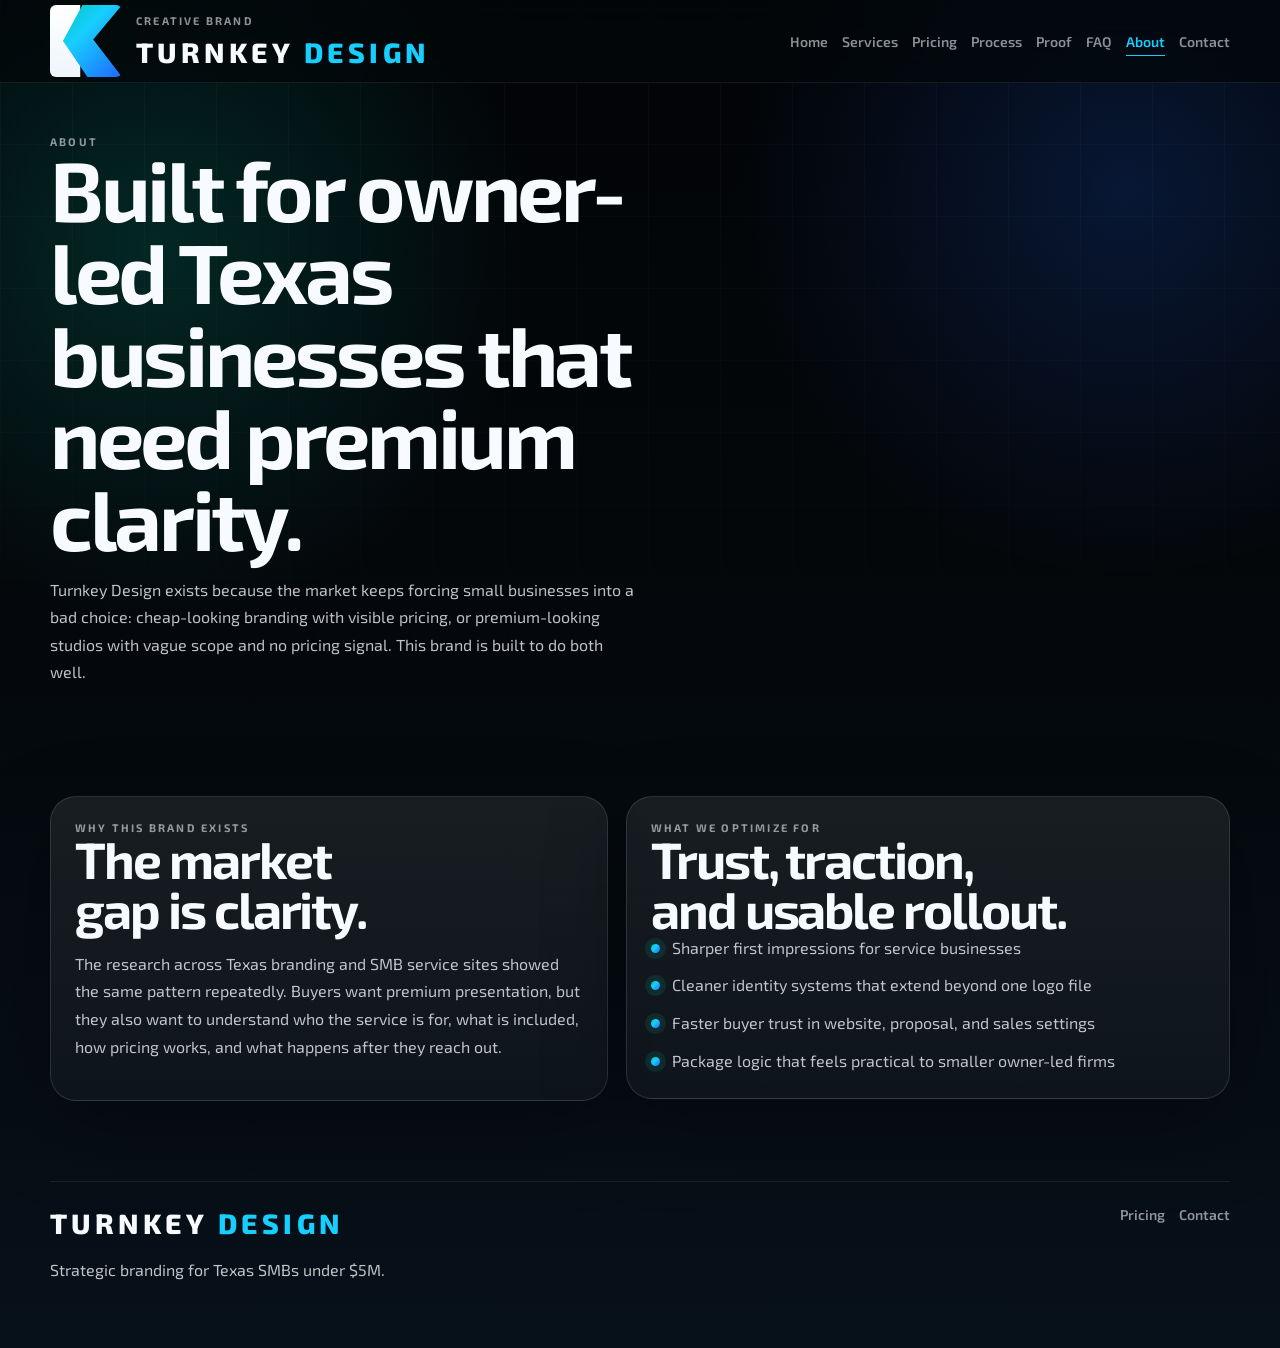
==== about.html @ 62722ea5 "Expand Turnkey Design into full research-informed site" ====
<!DOCTYPE html>
<html lang="en">
<head><meta charset="UTF-8"><meta name="viewport" content="width=device-width, initial-scale=1.0"><title>About Turnkey Design | Built for Texas SMBs</title><meta name="description" content="About Turnkey Design and the strategic positioning behind its Texas SMB branding offer."><link rel="preconnect" href="https://fonts.googleapis.com"><link rel="preconnect" href="https://fonts.gstatic.com" crossorigin><link href="https://fonts.googleapis.com/css2?family=Exo+2:wght@300;400;500;600;700;800;900&display=swap" rel="stylesheet"><link rel="stylesheet" href="./styles.css"></head>
<body><div class="page-grid" aria-hidden="true"></div><header class="topbar"><div class="shell topbar-inner"><a class="brand" href="./index.html"><span class="logo-mark"></span><span class="brand-copy"><span class="eyebrow">Creative Brand</span><span class="wordmark">Turnkey <span>Design</span></span></span></a><nav class="nav-links"><a href="./index.html">Home</a><a href="./services.html">Services</a><a href="./pricing.html">Pricing</a><a href="./process.html">Process</a><a href="./proof.html">Proof</a><a href="./faq.html">FAQ</a><a class="active" href="./about.html">About</a><a href="./contact.html">Contact</a></nav></div></header>
<main class="shell"><section class="hero hero-compact"><div class="page-intro"><div class="eyebrow">About</div><h1>Built for owner-led Texas businesses that need premium clarity.</h1><p>Turnkey Design exists because the market keeps forcing small businesses into a bad choice: cheap-looking branding with visible pricing, or premium-looking studios with vague scope and no pricing signal. This brand is built to do both well.</p></div></section><section class="section split"><article class="card"><div class="eyebrow">Why This Brand Exists</div><h2>The market gap is clarity.</h2><p>The research across Texas branding and SMB service sites showed the same pattern repeatedly. Buyers want premium presentation, but they also want to understand who the service is for, what is included, how pricing works, and what happens after they reach out.</p></article><article class="card"><div class="eyebrow">What We Optimize For</div><h2>Trust, traction, and usable rollout.</h2><ul class="check-list"><li>Sharper first impressions for service businesses</li><li>Cleaner identity systems that extend beyond one logo file</li><li>Faster buyer trust in website, proposal, and sales settings</li><li>Package logic that feels practical to smaller owner-led firms</li></ul></article></section></main>
<footer class="foot"><div class="shell foot-shell"><div><div class="wordmark">Turnkey <span>Design</span></div><p>Strategic branding for Texas SMBs under $5M.</p></div><div class="foot-links"><a href="./pricing.html">Pricing</a><a href="./contact.html">Contact</a></div></div></footer></body></html>
---- styles.css ----
:root {
  --bg: #04070a;
  --bg-soft: #0a1018;
  --surface: rgba(9, 16, 24, 0.84);
  --surface-strong: rgba(13, 21, 32, 0.94);
  --surface-tint: rgba(255, 255, 255, 0.06);
  --border: rgba(255, 255, 255, 0.12);
  --text: #f7fbff;
  --text-soft: rgba(247, 251, 255, 0.76);
  --text-muted: rgba(247, 251, 255, 0.56);
  --accent: #00c2ab;
  --accent-2: #17cfff;
  --accent-3: #1f68ff;
  --accent-rgb: 0, 194, 171;
  --gradient: linear-gradient(135deg, #00c2ab 0%, #17cfff 42%, #1f68ff 100%);
  --gradient-soft: linear-gradient(180deg, rgba(255, 255, 255, 0.08), rgba(255, 255, 255, 0.03));
  --shadow: 0 28px 80px rgba(0, 0, 0, 0.34);
  --radius-xl: 32px;
  --radius-lg: 24px;
  --radius-md: 18px;
  --shell: min(1180px, calc(100% - 32px));
}

*,
*::before,
*::after {
  box-sizing: border-box;
}

html {
  scroll-behavior: smooth;
}

body {
  margin: 0;
  font-family: "Exo 2", sans-serif;
  color: var(--text);
  background:
    radial-gradient(circle at 12% 18%, rgba(0, 194, 171, 0.18), transparent 24%),
    radial-gradient(circle at 88% 14%, rgba(31, 104, 255, 0.18), transparent 24%),
    linear-gradient(180deg, #020406 0%, #04070a 42%, #07111a 100%);
  overflow-x: hidden;
}

a {
  color: inherit;
  text-decoration: none;
}

button,
input,
select,
textarea {
  font: inherit;
}

img {
  display: block;
  max-width: 100%;
}

.page-grid {
  position: fixed;
  inset: 0;
  pointer-events: none;
  z-index: -2;
  background-image:
    linear-gradient(rgba(255, 255, 255, 0.04) 1px, transparent 1px),
    linear-gradient(90deg, rgba(255, 255, 255, 0.04) 1px, transparent 1px);
  background-size: 72px 72px;
  mask-image: linear-gradient(180deg, rgba(0, 0, 0, 0.78), transparent 92%);
}

.shell {
  width: var(--shell);
  margin: 0 auto;
}

.topbar {
  position: sticky;
  top: 0;
  z-index: 20;
  backdrop-filter: blur(20px);
  background: rgba(4, 7, 10, 0.72);
  border-bottom: 1px solid rgba(255, 255, 255, 0.08);
}

.topbar-inner,
.brand,
.nav-links,
.button-row,
.pill-row,
.proof-strip,
.foot-links,
.cta-row,
.pricing-summary {
  display: flex;
  align-items: center;
  gap: 14px;
  flex-wrap: wrap;
}

.topbar-inner {
  justify-content: space-between;
  min-height: 82px;
}

.brand-copy,
.section-heading,
.hero-copy,
.hero-panel,
.stack {
  display: grid;
  gap: 8px;
}

.eyebrow {
  font-size: 11px;
  font-weight: 700;
  letter-spacing: 0.2em;
  text-transform: uppercase;
  color: var(--text-muted);
}

.wordmark {
  font-size: 28px;
  font-weight: 800;
  letter-spacing: 0.16em;
  text-transform: uppercase;
}

.wordmark span,
.nav-links a.active,
.inline-link,
.price-range strong,
.estimate-output strong {
  color: var(--accent-2);
}

.logo-mark {
  width: 72px;
  height: 72px;
  position: relative;
  display: inline-block;
}

.logo-mark::before,
.logo-mark::after {
  content: "";
  position: absolute;
  inset: 0;
}

.logo-mark::before {
  clip-path: polygon(0 0, 42% 0, 42% 100%, 0 100%);
  background: linear-gradient(180deg, #ffffff, #eef5fb);
  border-radius: 6px;
}

.logo-mark::after {
  clip-path: polygon(45% 0, 100% 0, 60% 48%, 100% 100%, 52% 100%, 18% 50%);
  background: var(--gradient);
  border-radius: 6px;
}

.logo-mark.large {
  width: 118px;
  height: 118px;
}

.nav-links a,
.foot-links a {
  font-size: 14px;
  font-weight: 600;
  color: var(--text-muted);
  transition: color 0.22s ease;
}

.nav-links a:hover,
.foot-links a:hover {
  color: var(--text);
}

.nav-links a.active {
  text-decoration: underline;
  text-underline-offset: 8px;
}

.hero,
.section {
  padding: 52px 0 80px;
}

.hero {
  display: grid;
  grid-template-columns: minmax(0, 1.02fr) minmax(340px, 0.98fr);
  gap: 24px;
  align-items: center;
}

h1,
h2,
h3 {
  margin: 0;
  letter-spacing: -0.04em;
  line-height: 0.98;
  text-wrap: balance;
}

h1 {
  font-size: clamp(42px, 7vw, 84px);
  max-width: 11ch;
}

h2 {
  font-size: clamp(30px, 4vw, 54px);
  max-width: 13ch;
}

h3 {
  font-size: 24px;
}

p,
li {
  color: var(--text-soft);
  line-height: 1.72;
}

.btn {
  min-height: 48px;
  padding: 0 22px;
  border-radius: 999px;
  border: 1px solid transparent;
  display: inline-flex;
  align-items: center;
  justify-content: center;
  font-weight: 700;
  transition: transform 0.25s ease, box-shadow 0.25s ease, border-color 0.25s ease;
  cursor: pointer;
}

.btn:hover {
  transform: translateY(-2px);
}

.btn-primary {
  background: var(--gradient);
  color: #041016;
  box-shadow: 0 16px 40px rgba(16, 210, 255, 0.24);
}

.btn-secondary {
  background: rgba(255, 255, 255, 0.05);
  border-color: var(--border);
}

.pill {
  min-height: 36px;
  padding: 0 14px;
  border-radius: 999px;
  border: 1px solid var(--border);
  background: rgba(255, 255, 255, 0.04);
}

.card,
.metric,
.quote-card,
.faq-item,
.estimate-card {
  background: var(--gradient-soft);
  border: 1px solid var(--border);
  border-radius: 26px;
  box-shadow: var(--shadow);
}

.hero-panel,
.card,
.metric,
.quote-card,
.estimate-card {
  padding: 24px;
}

.hero-lockup {
  display: grid;
  grid-template-columns: auto 1fr;
  gap: 18px;
  align-items: center;
  margin-bottom: 18px;
}

.metric-grid,
.card-grid,
.quote-grid,
.proof-grid,
.faq-grid,
.service-grid {
  display: grid;
  grid-template-columns: repeat(3, minmax(0, 1fr));
  gap: 16px;
}

.proof-grid,
.faq-grid {
  grid-template-columns: repeat(2, minmax(0, 1fr));
}

.metric strong,
.price-range strong {
  display: block;
  font-size: 28px;
  margin: 10px 0;
}

.icon {
  width: 42px;
  height: 42px;
  border-radius: 14px;
  display: grid;
  place-items: center;
  background: rgba(0, 194, 171, 0.14);
  border: 1px solid rgba(0, 194, 171, 0.28);
  margin-bottom: 14px;
  font-weight: 800;
}

.split {
  display: grid;
  grid-template-columns: minmax(0, 0.96fr) minmax(0, 1.04fr);
  gap: 18px;
  align-items: start;
}

.list,
.check-list {
  margin: 0;
  padding-left: 18px;
  display: grid;
  gap: 10px;
}

.check-list {
  list-style: none;
  padding-left: 0;
}

.check-list li {
  display: grid;
  grid-template-columns: auto 1fr;
  gap: 12px;
  align-items: start;
}

.check-list li::before {
  content: "";
  width: 9px;
  height: 9px;
  border-radius: 50%;
  background: var(--gradient);
  margin-top: 10px;
  box-shadow: 0 0 0 6px rgba(0, 194, 171, 0.12);
}

.cta {
  justify-content: space-between;
}

.proof-strip {
  justify-content: space-between;
  border-top: 1px solid rgba(255, 255, 255, 0.08);
  padding-top: 18px;
  margin-top: 20px;
}

.quote-card.featured {
  border-color: rgba(23, 207, 255, 0.4);
  box-shadow: 0 24px 70px rgba(23, 207, 255, 0.12);
}

.quote-card .eyebrow {
  margin-bottom: 6px;
}

.price-range {
  display: grid;
  gap: 6px;
  margin: 18px 0;
}

.price-range small,
.estimate-output small {
  color: var(--text-muted);
}

.estimate-layout {
  display: grid;
  grid-template-columns: minmax(0, 0.96fr) minmax(320px, 0.84fr);
  gap: 18px;
  align-items: start;
}

.estimate-form {
  display: grid;
  gap: 18px;
}

.field-grid {
  display: grid;
  grid-template-columns: repeat(2, minmax(0, 1fr));
  gap: 14px;
}

.field,
.checkbox-group {
  display: grid;
  gap: 8px;
}

label {
  font-size: 13px;
  font-weight: 600;
  color: var(--text);
}

input,
select,
textarea {
  width: 100%;
  min-height: 48px;
  border-radius: 16px;
  border: 1px solid rgba(255, 255, 255, 0.14);
  background: rgba(255, 255, 255, 0.05);
  color: var(--text);
  padding: 12px 14px;
}

textarea {
  min-height: 120px;
  resize: vertical;
}

.checkbox-grid {
  display: grid;
  grid-template-columns: repeat(2, minmax(0, 1fr));
  gap: 10px;
}

.checkbox-pill {
  display: flex;
  align-items: center;
  gap: 10px;
  padding: 12px 14px;
  border-radius: 16px;
  border: 1px solid rgba(255, 255, 255, 0.12);
  background: rgba(255, 255, 255, 0.04);
}

.checkbox-pill input {
  width: auto;
  min-height: auto;
  margin: 0;
}

.estimate-output {
  display: grid;
  gap: 18px;
  position: sticky;
  top: 108px;
}

.estimate-figure {
  font-size: clamp(36px, 5vw, 52px);
  font-weight: 900;
  line-height: 0.94;
  color: var(--accent-2);
}

.estimate-note,
.contact-note {
  color: var(--text-muted);
  font-size: 14px;
}

.faq-item {
  padding: 0;
  overflow: hidden;
}

.faq-item summary {
  list-style: none;
  cursor: pointer;
  padding: 22px;
  font-weight: 700;
}

.faq-item summary::-webkit-details-marker {
  display: none;
}

.faq-item p {
  padding: 0 22px 22px;
  margin: 0;
}

.hero-compact {
  padding-bottom: 42px;
}

.page-intro {
  max-width: 66ch;
}

.contact-card {
  display: grid;
  gap: 14px;
}

.foot {
  padding: 0 0 48px;
}

.foot-shell {
  border-top: 1px solid rgba(255, 255, 255, 0.08);
  padding-top: 24px;
  display: flex;
  justify-content: space-between;
  gap: 20px;
  align-items: flex-start;
}

@media (max-width: 980px) {
  .hero,
  .split,
  .estimate-layout,
  .metric-grid,
  .card-grid,
  .quote-grid,
  .proof-grid,
  .faq-grid,
  .service-grid {
    grid-template-columns: 1fr;
  }

  .estimate-output,
  .topbar-inner,
  .cta,
  .foot-shell {
    position: static;
    flex-direction: column;
    align-items: stretch;
  }
}

@media (max-width: 720px) {
  :root {
    --shell: min(100% - 22px, 100% - 22px);
  }

  .hero,
  .section {
    padding: 28px 0 56px;
  }

  .topbar-inner {
    min-height: auto;
    padding: 14px 0;
  }

  .button-row,
  .pill-row,
  .nav-links,
  .pricing-summary {
    display: grid;
    grid-template-columns: 1fr;
  }

  .field-grid,
  .checkbox-grid {
    grid-template-columns: 1fr;
  }

  .btn {
    width: 100%;
  }

  h1 {
    font-size: clamp(34px, 12vw, 52px);
  }

  h2 {
    font-size: clamp(28px, 10vw, 40px);
  }
}
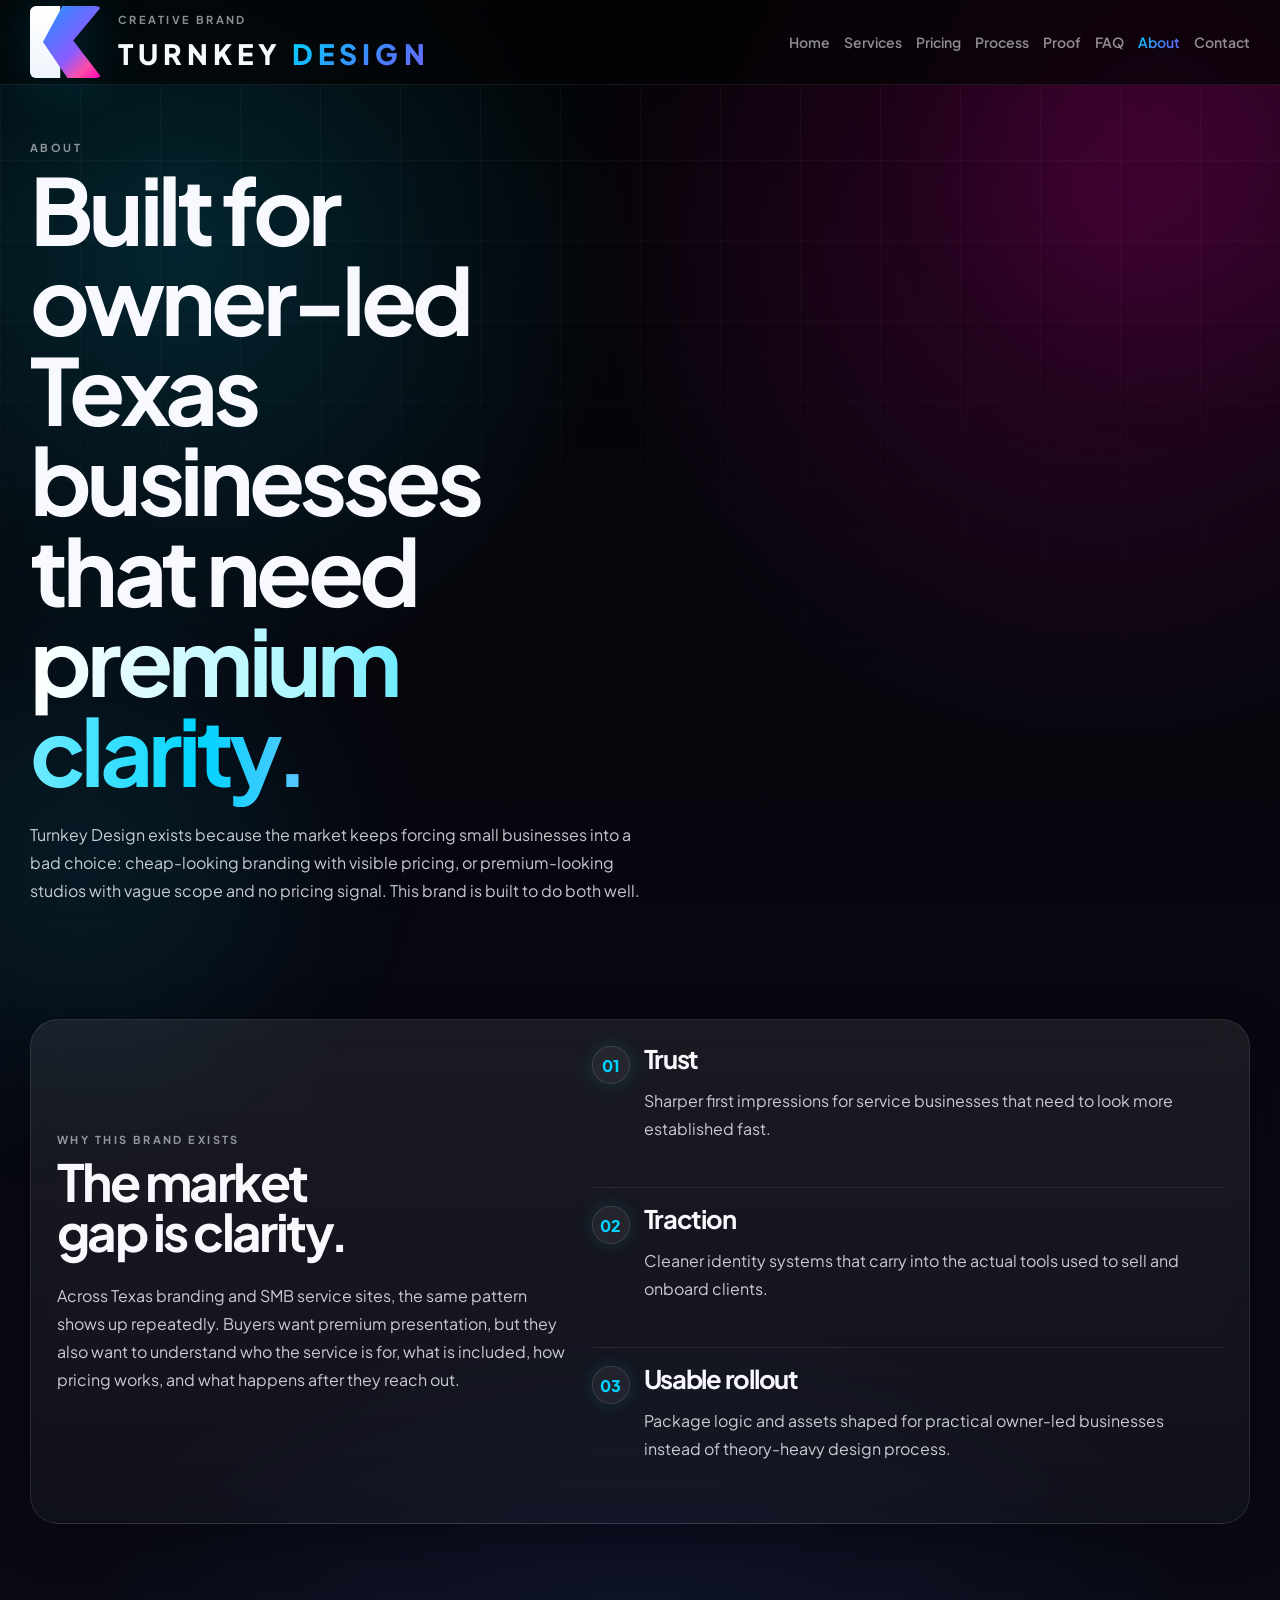
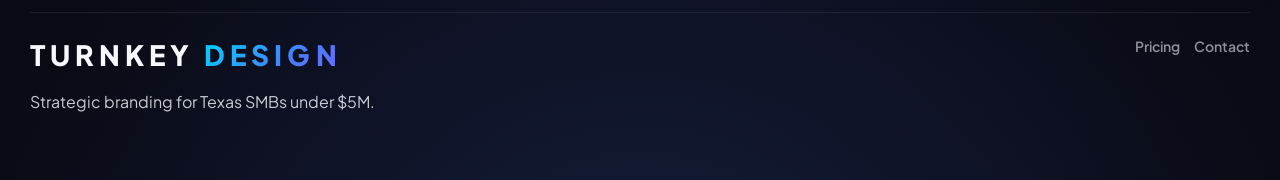
==== commit a8a84ffd: "Redesign site with animated Turnkey brand system" ====
--- a/about.html
+++ b/about.html
@@ -1,6 +1,94 @@
 <!DOCTYPE html>
 <html lang="en">
-<head><meta charset="UTF-8"><meta name="viewport" content="width=device-width, initial-scale=1.0"><title>About Turnkey Design | Built for Texas SMBs</title><meta name="description" content="About Turnkey Design and the strategic positioning behind its Texas SMB branding offer."><link rel="preconnect" href="https://fonts.googleapis.com"><link rel="preconnect" href="https://fonts.gstatic.com" crossorigin><link href="https://fonts.googleapis.com/css2?family=Exo+2:wght@300;400;500;600;700;800;900&display=swap" rel="stylesheet"><link rel="stylesheet" href="./styles.css"></head>
-<body><div class="page-grid" aria-hidden="true"></div><header class="topbar"><div class="shell topbar-inner"><a class="brand" href="./index.html"><span class="logo-mark"></span><span class="brand-copy"><span class="eyebrow">Creative Brand</span><span class="wordmark">Turnkey <span>Design</span></span></span></a><nav class="nav-links"><a href="./index.html">Home</a><a href="./services.html">Services</a><a href="./pricing.html">Pricing</a><a href="./process.html">Process</a><a href="./proof.html">Proof</a><a href="./faq.html">FAQ</a><a class="active" href="./about.html">About</a><a href="./contact.html">Contact</a></nav></div></header>
-<main class="shell"><section class="hero hero-compact"><div class="page-intro"><div class="eyebrow">About</div><h1>Built for owner-led Texas businesses that need premium clarity.</h1><p>Turnkey Design exists because the market keeps forcing small businesses into a bad choice: cheap-looking branding with visible pricing, or premium-looking studios with vague scope and no pricing signal. This brand is built to do both well.</p></div></section><section class="section split"><article class="card"><div class="eyebrow">Why This Brand Exists</div><h2>The market gap is clarity.</h2><p>The research across Texas branding and SMB service sites showed the same pattern repeatedly. Buyers want premium presentation, but they also want to understand who the service is for, what is included, how pricing works, and what happens after they reach out.</p></article><article class="card"><div class="eyebrow">What We Optimize For</div><h2>Trust, traction, and usable rollout.</h2><ul class="check-list"><li>Sharper first impressions for service businesses</li><li>Cleaner identity systems that extend beyond one logo file</li><li>Faster buyer trust in website, proposal, and sales settings</li><li>Package logic that feels practical to smaller owner-led firms</li></ul></article></section></main>
-<footer class="foot"><div class="shell foot-shell"><div><div class="wordmark">Turnkey <span>Design</span></div><p>Strategic branding for Texas SMBs under $5M.</p></div><div class="foot-links"><a href="./pricing.html">Pricing</a><a href="./contact.html">Contact</a></div></div></footer></body></html>
+<head>
+  <meta charset="UTF-8">
+  <meta name="viewport" content="width=device-width, initial-scale=1.0">
+  <title>About Turnkey Design | Built for Texas SMBs</title>
+  <meta name="description" content="About Turnkey Design and the strategic positioning behind its Texas SMB branding offer.">
+  <link rel="preconnect" href="https://fonts.googleapis.com">
+  <link rel="preconnect" href="https://fonts.gstatic.com" crossorigin>
+  <link href="https://fonts.googleapis.com/css2?family=Plus+Jakarta+Sans:wght@300;400;500;600;700;800&display=swap" rel="stylesheet">
+  <link rel="stylesheet" href="./styles.css">
+</head>
+<body>
+  <div class="page-grid" aria-hidden="true"></div>
+  <header class="topbar">
+    <div class="shell topbar-inner">
+      <a class="brand" href="./index.html">
+        <span class="logo-mark" aria-hidden="true"></span>
+        <span class="brand-copy">
+          <span class="eyebrow">Creative Brand</span>
+          <span class="wordmark">Turnkey <span>Design</span></span>
+        </span>
+      </a>
+      <nav class="nav-links">
+        <a href="./index.html">Home</a>
+        <a href="./services.html">Services</a>
+        <a href="./pricing.html">Pricing</a>
+        <a href="./process.html">Process</a>
+        <a href="./proof.html">Proof</a>
+        <a href="./faq.html">FAQ</a>
+        <a class="active" href="./about.html">About</a>
+        <a href="./contact.html">Contact</a>
+      </nav>
+    </div>
+  </header>
+
+  <main class="shell">
+    <section class="hero hero-compact">
+      <div class="page-intro" data-reveal>
+        <div class="eyebrow">About</div>
+        <h1>Built for owner-led Texas businesses that need <span>premium clarity.</span></h1>
+        <p>Turnkey Design exists because the market keeps forcing small businesses into a bad choice: cheap-looking branding with visible pricing, or premium-looking studios with vague scope and no pricing signal. This brand is built to do both well.</p>
+      </div>
+    </section>
+
+    <section class="section">
+      <div class="feature-band interactive-surface" data-reveal>
+        <div class="content-stack">
+          <div class="eyebrow">Why This Brand Exists</div>
+          <h2>The market gap is clarity.</h2>
+          <p>Across Texas branding and SMB service sites, the same pattern shows up repeatedly. Buyers want premium presentation, but they also want to understand who the service is for, what is included, how pricing works, and what happens after they reach out.</p>
+        </div>
+        <div class="detail-stack">
+          <div class="proof-row">
+            <div class="rail-marker">01</div>
+            <div>
+              <h3>Trust</h3>
+              <p>Sharper first impressions for service businesses that need to look more established fast.</p>
+            </div>
+          </div>
+          <div class="proof-row">
+            <div class="rail-marker">02</div>
+            <div>
+              <h3>Traction</h3>
+              <p>Cleaner identity systems that carry into the actual tools used to sell and onboard clients.</p>
+            </div>
+          </div>
+          <div class="proof-row">
+            <div class="rail-marker">03</div>
+            <div>
+              <h3>Usable rollout</h3>
+              <p>Package logic and assets shaped for practical owner-led businesses instead of theory-heavy design process.</p>
+            </div>
+          </div>
+        </div>
+      </div>
+    </section>
+  </main>
+
+  <footer class="foot">
+    <div class="shell foot-shell">
+      <div>
+        <div class="wordmark">Turnkey <span>Design</span></div>
+        <p>Strategic branding for Texas SMBs under $5M.</p>
+      </div>
+      <div class="foot-links">
+        <a href="./pricing.html">Pricing</a>
+        <a href="./contact.html">Contact</a>
+      </div>
+    </div>
+  </footer>
+  <script src="./app.js"></script>
+</body>
+</html>
--- a/styles.css
+++ b/styles.css
@@ -1,24 +1,30 @@
 :root {
-  --bg: #04070a;
-  --bg-soft: #0a1018;
-  --surface: rgba(9, 16, 24, 0.84);
-  --surface-strong: rgba(13, 21, 32, 0.94);
-  --surface-tint: rgba(255, 255, 255, 0.06);
-  --border: rgba(255, 255, 255, 0.12);
-  --text: #f7fbff;
-  --text-soft: rgba(247, 251, 255, 0.76);
-  --text-muted: rgba(247, 251, 255, 0.56);
-  --accent: #00c2ab;
-  --accent-2: #17cfff;
-  --accent-3: #1f68ff;
-  --accent-rgb: 0, 194, 171;
-  --gradient: linear-gradient(135deg, #00c2ab 0%, #17cfff 42%, #1f68ff 100%);
-  --gradient-soft: linear-gradient(180deg, rgba(255, 255, 255, 0.08), rgba(255, 255, 255, 0.03));
-  --shadow: 0 28px 80px rgba(0, 0, 0, 0.34);
-  --radius-xl: 32px;
+  --bg: #030305;
+  --bg-deep: #070811;
+  --bg-soft: #10111c;
+  --panel: rgba(14, 15, 27, 0.78);
+  --panel-strong: rgba(18, 20, 36, 0.92);
+  --panel-muted: rgba(255, 255, 255, 0.04);
+  --line: rgba(255, 255, 255, 0.1);
+  --line-strong: rgba(255, 255, 255, 0.18);
+  --text: #f8f9ff;
+  --text-soft: rgba(248, 249, 255, 0.8);
+  --text-muted: rgba(248, 249, 255, 0.56);
+  --white: #ffffff;
+  --cyan: #00d4ff;
+  --blue: #4a7bff;
+  --violet: #8b5cff;
+  --pink-soft: #ff4da6;
+  --pink: #ff00b8;
+  --shadow: 0 22px 70px rgba(0, 0, 0, 0.42);
+  --shadow-soft: 0 16px 48px rgba(2, 4, 12, 0.34);
+  --radius-xl: 34px;
   --radius-lg: 24px;
   --radius-md: 18px;
-  --shell: min(1180px, calc(100% - 32px));
+  --shell: min(1220px, calc(100% - 40px));
+  --header-gradient: linear-gradient(90deg, var(--white) 0%, #a9f6ff 20%, var(--cyan) 38%, #f0b0ff 58%, var(--pink-soft) 78%, var(--white) 100%);
+  --brand-gradient: linear-gradient(135deg, var(--cyan) 0%, var(--blue) 30%, var(--violet) 62%, var(--pink-soft) 82%, var(--pink) 100%);
+  --panel-gradient: linear-gradient(180deg, rgba(255, 255, 255, 0.1) 0%, rgba(255, 255, 255, 0.03) 100%);
 }
 
 *,
@@ -33,13 +39,43 @@
 
 body {
   margin: 0;
-  font-family: "Exo 2", sans-serif;
+  min-height: 100vh;
+  font-family: "Plus Jakarta Sans", sans-serif;
   color: var(--text);
   background:
-    radial-gradient(circle at 12% 18%, rgba(0, 194, 171, 0.18), transparent 24%),
-    radial-gradient(circle at 88% 14%, rgba(31, 104, 255, 0.18), transparent 24%),
-    linear-gradient(180deg, #020406 0%, #04070a 42%, #07111a 100%);
+    radial-gradient(circle at 14% 14%, rgba(0, 212, 255, 0.16), transparent 24%),
+    radial-gradient(circle at 86% 12%, rgba(255, 0, 184, 0.18), transparent 28%),
+    radial-gradient(circle at 50% 110%, rgba(74, 123, 255, 0.16), transparent 32%),
+    linear-gradient(180deg, #020204 0%, #06060d 38%, #0a0b16 100%);
   overflow-x: hidden;
+}
+
+body::before,
+body::after {
+  content: "";
+  position: fixed;
+  inset: auto;
+  pointer-events: none;
+  z-index: -3;
+  border-radius: 999px;
+  filter: blur(90px);
+  opacity: 0.45;
+}
+
+body::before {
+  width: 28rem;
+  height: 28rem;
+  top: -8rem;
+  right: -10rem;
+  background: rgba(255, 0, 184, 0.22);
+}
+
+body::after {
+  width: 26rem;
+  height: 26rem;
+  bottom: -10rem;
+  left: -8rem;
+  background: rgba(0, 212, 255, 0.2);
 }
 
 a {
@@ -65,10 +101,10 @@
   pointer-events: none;
   z-index: -2;
   background-image:
-    linear-gradient(rgba(255, 255, 255, 0.04) 1px, transparent 1px),
-    linear-gradient(90deg, rgba(255, 255, 255, 0.04) 1px, transparent 1px);
-  background-size: 72px 72px;
-  mask-image: linear-gradient(180deg, rgba(0, 0, 0, 0.78), transparent 92%);
+    linear-gradient(rgba(255, 255, 255, 0.045) 1px, transparent 1px),
+    linear-gradient(90deg, rgba(255, 255, 255, 0.045) 1px, transparent 1px);
+  background-size: 80px 80px;
+  mask-image: linear-gradient(180deg, rgba(0, 0, 0, 0.92), transparent 94%);
 }
 
 .shell {
@@ -79,9 +115,9 @@
 .topbar {
   position: sticky;
   top: 0;
-  z-index: 20;
-  backdrop-filter: blur(20px);
-  background: rgba(4, 7, 10, 0.72);
+  z-index: 30;
+  backdrop-filter: blur(18px);
+  background: rgba(3, 3, 5, 0.72);
   border-bottom: 1px solid rgba(255, 255, 255, 0.08);
 }
 
@@ -90,10 +126,11 @@
 .nav-links,
 .button-row,
 .pill-row,
-.proof-strip,
+.stat-strip,
 .foot-links,
 .cta-row,
-.pricing-summary {
+.pricing-summary,
+.hero-badges {
   display: flex;
   align-items: center;
   gap: 14px;
@@ -102,22 +139,28 @@
 
 .topbar-inner {
   justify-content: space-between;
-  min-height: 82px;
+  min-height: 84px;
+}
+
+.brand {
+  gap: 16px;
 }
 
 .brand-copy,
 .section-heading,
 .hero-copy,
-.hero-panel,
-.stack {
-  display: grid;
-  gap: 8px;
+.stack,
+.page-intro,
+.content-stack,
+.detail-stack {
+  display: grid;
+  gap: 10px;
 }
 
 .eyebrow {
   font-size: 11px;
   font-weight: 700;
-  letter-spacing: 0.2em;
+  letter-spacing: 0.22em;
   text-transform: uppercase;
   color: var(--text-muted);
 }
@@ -125,16 +168,33 @@
 .wordmark {
   font-size: 28px;
   font-weight: 800;
-  letter-spacing: 0.16em;
+  letter-spacing: 0.18em;
   text-transform: uppercase;
 }
 
 .wordmark span,
+.inline-link,
 .nav-links a.active,
-.inline-link,
 .price-range strong,
-.estimate-output strong {
-  color: var(--accent-2);
+.estimate-output strong,
+.text-gradient {
+  background: var(--brand-gradient);
+  background-size: 220% 220%;
+  -webkit-background-clip: text;
+  background-clip: text;
+  color: transparent;
+}
+
+.shimmer-text,
+.section-heading h2 span,
+h1 span,
+h2 span {
+  background: var(--header-gradient);
+  background-size: 220% auto;
+  -webkit-background-clip: text;
+  background-clip: text;
+  color: transparent;
+  animation: shimmer 8s linear infinite;
 }
 
 .logo-mark {
@@ -142,6 +202,7 @@
   height: 72px;
   position: relative;
   display: inline-block;
+  filter: drop-shadow(0 0 28px rgba(0, 212, 255, 0.18));
 }
 
 .logo-mark::before,
@@ -159,13 +220,13 @@
 
 .logo-mark::after {
   clip-path: polygon(45% 0, 100% 0, 60% 48%, 100% 100%, 52% 100%, 18% 50%);
-  background: var(--gradient);
+  background: var(--brand-gradient);
   border-radius: 6px;
 }
 
 .logo-mark.large {
-  width: 118px;
-  height: 118px;
+  width: 132px;
+  height: 132px;
 }
 
 .nav-links a,
@@ -173,12 +234,13 @@
   font-size: 14px;
   font-weight: 600;
   color: var(--text-muted);
-  transition: color 0.22s ease;
+  transition: color 0.22s ease, transform 0.22s ease;
 }
 
 .nav-links a:hover,
 .foot-links a:hover {
   color: var(--text);
+  transform: translateY(-1px);
 }
 
 .nav-links a.active {
@@ -188,47 +250,87 @@
 
 .hero,
 .section {
-  padding: 52px 0 80px;
+  padding: 56px 0 88px;
 }
 
 .hero {
   display: grid;
-  grid-template-columns: minmax(0, 1.02fr) minmax(340px, 0.98fr);
-  gap: 24px;
+  grid-template-columns: minmax(0, 1fr) minmax(360px, 0.95fr);
+  gap: 30px;
   align-items: center;
+  min-height: calc(100vh - 110px);
+}
+
+.hero-compact {
+  min-height: auto;
+  padding-bottom: 42px;
+}
+
+.hero-copy {
+  gap: 18px;
+  position: relative;
+  z-index: 1;
+}
+
+.hero-copy p,
+.page-intro p,
+.section-heading p {
+  max-width: 70ch;
+}
+
+.hero-kicker {
+  display: inline-flex;
+  align-items: center;
+  gap: 10px;
+  width: fit-content;
+  padding: 10px 16px;
+  border-radius: 999px;
+  border: 1px solid rgba(255, 255, 255, 0.12);
+  background: rgba(255, 255, 255, 0.05);
+  box-shadow: inset 0 1px 0 rgba(255, 255, 255, 0.08);
+}
+
+.hero-kicker::before {
+  content: "";
+  width: 9px;
+  height: 9px;
+  border-radius: 50%;
+  background: var(--brand-gradient);
+  box-shadow: 0 0 18px rgba(0, 212, 255, 0.8);
 }
 
 h1,
 h2,
 h3 {
   margin: 0;
-  letter-spacing: -0.04em;
+  letter-spacing: -0.05em;
   line-height: 0.98;
   text-wrap: balance;
 }
 
 h1 {
-  font-size: clamp(42px, 7vw, 84px);
-  max-width: 11ch;
+  font-size: clamp(44px, 7.8vw, 92px);
+  max-width: 10ch;
 }
 
 h2 {
-  font-size: clamp(30px, 4vw, 54px);
+  font-size: clamp(32px, 4vw, 58px);
   max-width: 13ch;
 }
 
 h3 {
-  font-size: 24px;
+  font-size: clamp(20px, 2vw, 28px);
 }
 
 p,
-li {
+li,
+summary {
   color: var(--text-soft);
-  line-height: 1.72;
+  line-height: 1.75;
 }
 
 .btn {
-  min-height: 48px;
+  min-height: 50px;
   padding: 0 22px;
   border-radius: 999px;
   border: 1px solid transparent;
@@ -236,50 +338,238 @@
   align-items: center;
   justify-content: center;
   font-weight: 700;
-  transition: transform 0.25s ease, box-shadow 0.25s ease, border-color 0.25s ease;
+  transition: transform 0.25s ease, box-shadow 0.25s ease, border-color 0.25s ease, background 0.25s ease;
   cursor: pointer;
 }
 
 .btn:hover {
-  transform: translateY(-2px);
+  transform: translateY(-2px) scale(1.01);
 }
 
 .btn-primary {
-  background: var(--gradient);
-  color: #041016;
-  box-shadow: 0 16px 40px rgba(16, 210, 255, 0.24);
+  color: #070711;
+  background: var(--brand-gradient);
+  box-shadow: 0 18px 42px rgba(82, 66, 255, 0.28);
 }
 
 .btn-secondary {
+  color: var(--text);
   background: rgba(255, 255, 255, 0.05);
-  border-color: var(--border);
-}
-
-.pill {
-  min-height: 36px;
-  padding: 0 14px;
+  border-color: rgba(255, 255, 255, 0.14);
+  box-shadow: inset 0 1px 0 rgba(255, 255, 255, 0.08);
+}
+
+.btn-secondary:hover {
+  border-color: rgba(255, 255, 255, 0.22);
+  background: rgba(255, 255, 255, 0.08);
+}
+
+.pill,
+.hero-badge {
+  min-height: 38px;
+  padding: 0 16px;
   border-radius: 999px;
-  border: 1px solid var(--border);
+  border: 1px solid rgba(255, 255, 255, 0.12);
   background: rgba(255, 255, 255, 0.04);
-}
-
+  box-shadow: inset 0 1px 0 rgba(255, 255, 255, 0.06);
+}
+
+.hero-badge {
+  display: inline-flex;
+  align-items: center;
+  gap: 10px;
+}
+
+.hero-badge::before {
+  content: "↗";
+  color: var(--cyan);
+  font-weight: 700;
+}
+
+.panel,
 .card,
 .metric,
 .quote-card,
 .faq-item,
-.estimate-card {
-  background: var(--gradient-soft);
-  border: 1px solid var(--border);
-  border-radius: 26px;
-  box-shadow: var(--shadow);
-}
-
+.estimate-card,
 .hero-panel,
+.feature-band,
+.timeline-step,
+.info-band,
+.proof-lane,
+.process-band {
+  position: relative;
+  overflow: hidden;
+  border: 1px solid var(--line);
+  background: linear-gradient(180deg, rgba(255, 255, 255, 0.08) 0%, rgba(255, 255, 255, 0.03) 100%);
+  box-shadow: var(--shadow-soft);
+  backdrop-filter: blur(18px);
+}
+
+.interactive-surface::before {
+  content: "";
+  position: absolute;
+  inset: -30%;
+  background: radial-gradient(circle at var(--mx, 50%) var(--my, 50%), rgba(255, 255, 255, 0.14), rgba(255, 255, 255, 0) 38%);
+  opacity: 0;
+  transition: opacity 0.35s ease;
+  pointer-events: none;
+}
+
+.interactive-surface:hover::before {
+  opacity: 1;
+}
+
 .card,
 .metric,
 .quote-card,
-.estimate-card {
-  padding: 24px;
+.estimate-card,
+.hero-panel,
+.feature-band,
+.timeline-step,
+.info-band,
+.proof-lane,
+.process-band {
+  border-radius: 28px;
+}
+
+.card,
+.metric,
+.quote-card,
+.estimate-card,
+.hero-panel,
+.feature-band,
+.info-band,
+.proof-lane,
+.process-band {
+  padding: 26px;
+}
+
+.hero-panel {
+  min-height: 580px;
+  display: grid;
+  align-content: end;
+  gap: 24px;
+  background:
+    linear-gradient(180deg, rgba(7, 8, 17, 0.22) 0%, rgba(8, 10, 20, 0.78) 55%, rgba(10, 11, 23, 0.94) 100%);
+}
+
+.hero-panel::after,
+.page-home .hero::after {
+  content: "";
+  position: absolute;
+  inset: auto;
+  pointer-events: none;
+}
+
+.page-home .hero {
+  position: relative;
+}
+
+.page-home .hero::after {
+  right: -10%;
+  bottom: 2%;
+  width: 54%;
+  height: 46%;
+  background:
+    radial-gradient(circle at 8% 82%, rgba(0, 212, 255, 0.32), transparent 26%),
+    radial-gradient(circle at 86% 18%, rgba(255, 0, 184, 0.32), transparent 32%);
+  filter: blur(42px);
+  z-index: 0;
+  opacity: 0.9;
+}
+
+.hero-energy {
+  position: absolute;
+  inset: 0;
+  overflow: hidden;
+  border-radius: inherit;
+}
+
+.energy-wave,
+.energy-arrow,
+.energy-ring,
+.energy-dust {
+  position: absolute;
+  pointer-events: none;
+}
+
+.energy-wave {
+  left: -18%;
+  right: -12%;
+  height: 180px;
+  border-radius: 999px;
+  filter: blur(1px);
+  opacity: 0.95;
+  transform-origin: center;
+}
+
+.energy-wave.wave-cyan {
+  bottom: 18%;
+  background: linear-gradient(90deg, rgba(0, 212, 255, 0) 0%, rgba(0, 212, 255, 0.9) 28%, rgba(125, 236, 255, 0.9) 52%, rgba(0, 212, 255, 0) 100%);
+  clip-path: polygon(0 61%, 12% 54%, 24% 63%, 35% 74%, 48% 70%, 61% 54%, 73% 48%, 84% 58%, 100% 72%, 100% 100%, 0 100%);
+  animation: waveFloat 14s ease-in-out infinite;
+}
+
+.energy-wave.wave-pink {
+  top: 16%;
+  left: 30%;
+  right: -20%;
+  background: linear-gradient(90deg, rgba(255, 0, 184, 0) 0%, rgba(255, 77, 166, 0.82) 24%, rgba(255, 0, 184, 1) 56%, rgba(255, 0, 184, 0.08) 100%);
+  clip-path: polygon(0 84%, 18% 70%, 34% 45%, 52% 18%, 71% 0, 84% 18%, 100% 50%, 100% 100%, 0 100%);
+  transform: rotate(8deg);
+  animation: waveRise 16s ease-in-out infinite;
+}
+
+.energy-ring {
+  width: 260px;
+  height: 260px;
+  right: 8%;
+  top: 12%;
+  border-radius: 50%;
+  border: 1px solid rgba(255, 255, 255, 0.12);
+  box-shadow:
+    0 0 0 20px rgba(255, 255, 255, 0.02),
+    0 0 0 50px rgba(255, 255, 255, 0.015);
+  opacity: 0.55;
+  animation: pulseRing 10s ease-in-out infinite;
+}
+
+.energy-arrow {
+  width: 150px;
+  height: 24px;
+  background: linear-gradient(90deg, rgba(0, 212, 255, 0), rgba(0, 212, 255, 0.9), rgba(255, 0, 184, 0.86));
+  clip-path: polygon(0 40%, 72% 40%, 72% 0, 100% 50%, 72% 100%, 72% 60%, 0 60%);
+  filter: drop-shadow(0 0 18px rgba(0, 212, 255, 0.4));
+}
+
+.energy-arrow.arrow-one {
+  bottom: 30%;
+  right: 10%;
+  transform: rotate(-16deg);
+  animation: arrowDrift 12s ease-in-out infinite;
+}
+
+.energy-arrow.arrow-two {
+  top: 22%;
+  left: 12%;
+  width: 110px;
+  transform: rotate(14deg);
+  opacity: 0.78;
+  animation: arrowDrift 15s ease-in-out infinite reverse;
+}
+
+.energy-dust {
+  inset: 0;
+  background:
+    radial-gradient(circle at 16% 62%, rgba(0, 212, 255, 0.95) 0 1px, transparent 2px),
+    radial-gradient(circle at 28% 68%, rgba(0, 212, 255, 0.8) 0 1px, transparent 2px),
+    radial-gradient(circle at 66% 40%, rgba(255, 77, 166, 0.95) 0 1px, transparent 2px),
+    radial-gradient(circle at 76% 32%, rgba(255, 0, 184, 0.8) 0 1px, transparent 2px),
+    radial-gradient(circle at 82% 24%, rgba(255, 255, 255, 0.95) 0 1px, transparent 2px),
+    radial-gradient(circle at 58% 72%, rgba(255, 255, 255, 0.78) 0 1px, transparent 2px);
+  opacity: 0.7;
+  animation: dustShift 18s linear infinite;
 }
 
 .hero-lockup {
@@ -287,7 +577,42 @@
   grid-template-columns: auto 1fr;
   gap: 18px;
   align-items: center;
-  margin-bottom: 18px;
+}
+
+.hero-stage {
+  position: relative;
+  min-height: 360px;
+  border-radius: 24px;
+  overflow: hidden;
+  border: 1px solid rgba(255, 255, 255, 0.08);
+  background: linear-gradient(180deg, rgba(255, 255, 255, 0.04), rgba(255, 255, 255, 0.02));
+}
+
+.hero-stage-copy {
+  position: relative;
+  z-index: 1;
+  padding: 24px;
+  max-width: 20rem;
+}
+
+.stat-strip {
+  justify-content: space-between;
+  padding-top: 6px;
+}
+
+.stat-chip {
+  min-width: 168px;
+  padding: 14px 16px;
+  border-radius: 20px;
+  background: rgba(255, 255, 255, 0.045);
+  border: 1px solid rgba(255, 255, 255, 0.08);
+}
+
+.stat-chip strong {
+  display: block;
+  font-size: 22px;
+  font-weight: 800;
+  margin-bottom: 6px;
 }
 
 .metric-grid,
@@ -295,41 +620,134 @@
 .quote-grid,
 .proof-grid,
 .faq-grid,
-.service-grid {
-  display: grid;
+.service-grid,
+.story-grid,
+.feature-grid,
+.contact-grid,
+.process-grid {
+  display: grid;
+  gap: 18px;
+}
+
+.metric-grid,
+.card-grid,
+.quote-grid,
+.service-grid,
+.story-grid,
+.feature-grid {
   grid-template-columns: repeat(3, minmax(0, 1fr));
-  gap: 16px;
 }
 
 .proof-grid,
-.faq-grid {
+.faq-grid,
+.contact-grid {
   grid-template-columns: repeat(2, minmax(0, 1fr));
 }
 
 .metric strong,
 .price-range strong {
   display: block;
-  font-size: 28px;
+  font-size: 30px;
   margin: 10px 0;
 }
 
+.metric {
+  padding-top: 22px;
+}
+
 .icon {
-  width: 42px;
-  height: 42px;
-  border-radius: 14px;
+  width: 48px;
+  height: 48px;
+  border-radius: 16px;
   display: grid;
   place-items: center;
-  background: rgba(0, 194, 171, 0.14);
-  border: 1px solid rgba(0, 194, 171, 0.28);
-  margin-bottom: 14px;
+  background: rgba(255, 255, 255, 0.06);
+  border: 1px solid rgba(255, 255, 255, 0.12);
+  margin-bottom: 16px;
   font-weight: 800;
+  color: var(--cyan);
+  box-shadow: 0 0 28px rgba(0, 212, 255, 0.08);
 }
 
 .split {
   display: grid;
-  grid-template-columns: minmax(0, 0.96fr) minmax(0, 1.04fr);
+  grid-template-columns: minmax(0, 0.95fr) minmax(0, 1.05fr);
   gap: 18px;
   align-items: start;
+}
+
+.section-frame {
+  position: relative;
+  padding: 28px;
+  border-radius: 34px;
+  border: 1px solid rgba(255, 255, 255, 0.08);
+  background:
+    radial-gradient(circle at top right, rgba(255, 0, 184, 0.08), transparent 30%),
+    linear-gradient(180deg, rgba(255, 255, 255, 0.05), rgba(255, 255, 255, 0.02));
+  box-shadow: var(--shadow-soft);
+  overflow: hidden;
+}
+
+.section-frame::after {
+  content: "";
+  position: absolute;
+  inset: auto -10% -30% 35%;
+  height: 240px;
+  background: radial-gradient(circle, rgba(74, 123, 255, 0.16), transparent 60%);
+  filter: blur(30px);
+  pointer-events: none;
+}
+
+.feature-band,
+.info-band,
+.proof-lane,
+.process-band {
+  display: grid;
+  gap: 18px;
+}
+
+.feature-band {
+  grid-template-columns: minmax(0, 0.9fr) minmax(0, 1.1fr);
+  align-items: center;
+}
+
+.process-band {
+  grid-template-columns: repeat(3, minmax(0, 1fr));
+}
+
+.feature-rail {
+  display: grid;
+  gap: 14px;
+}
+
+.feature-rail-item,
+.proof-row {
+  display: grid;
+  grid-template-columns: auto 1fr;
+  gap: 14px;
+  align-items: start;
+  padding: 18px 0;
+  border-top: 1px solid rgba(255, 255, 255, 0.08);
+}
+
+.feature-rail-item:first-child,
+.proof-row:first-child {
+  border-top: 0;
+  padding-top: 0;
+}
+
+.feature-rail-item .rail-marker,
+.proof-row .rail-marker {
+  width: 38px;
+  height: 38px;
+  border-radius: 999px;
+  display: grid;
+  place-items: center;
+  background: rgba(255, 255, 255, 0.06);
+  border: 1px solid rgba(255, 255, 255, 0.12);
+  color: var(--cyan);
+  font-weight: 800;
+  box-shadow: 0 0 18px rgba(0, 212, 255, 0.14);
 }
 
 .list,
@@ -354,28 +772,23 @@
 
 .check-list li::before {
   content: "";
-  width: 9px;
-  height: 9px;
+  width: 10px;
+  height: 10px;
   border-radius: 50%;
-  background: var(--gradient);
+  background: var(--brand-gradient);
   margin-top: 10px;
-  box-shadow: 0 0 0 6px rgba(0, 194, 171, 0.12);
+  box-shadow: 0 0 0 7px rgba(0, 212, 255, 0.08);
 }
 
 .cta {
   justify-content: space-between;
 }
 
-.proof-strip {
-  justify-content: space-between;
-  border-top: 1px solid rgba(255, 255, 255, 0.08);
-  padding-top: 18px;
-  margin-top: 20px;
-}
-
 .quote-card.featured {
-  border-color: rgba(23, 207, 255, 0.4);
-  box-shadow: 0 24px 70px rgba(23, 207, 255, 0.12);
+  border-color: rgba(255, 255, 255, 0.18);
+  box-shadow:
+    0 24px 80px rgba(74, 123, 255, 0.22),
+    inset 0 1px 0 rgba(255, 255, 255, 0.08);
 }
 
 .quote-card .eyebrow {
@@ -384,13 +797,24 @@
 
 .price-range {
   display: grid;
-  gap: 6px;
+  gap: 8px;
   margin: 18px 0;
 }
 
 .price-range small,
 .estimate-output small {
   color: var(--text-muted);
+}
+
+.pricing-summary {
+  justify-content: space-between;
+}
+
+.pricing-badge {
+  padding: 12px 14px;
+  border-radius: 18px;
+  border: 1px solid rgba(255, 255, 255, 0.08);
+  background: rgba(255, 255, 255, 0.04);
 }
 
 .estimate-layout {
@@ -427,12 +851,21 @@
 select,
 textarea {
   width: 100%;
-  min-height: 48px;
+  min-height: 50px;
   border-radius: 16px;
   border: 1px solid rgba(255, 255, 255, 0.14);
-  background: rgba(255, 255, 255, 0.05);
+  background: rgba(255, 255, 255, 0.04);
   color: var(--text);
   padding: 12px 14px;
+  transition: border-color 0.22s ease, box-shadow 0.22s ease, transform 0.22s ease;
+}
+
+input:focus,
+select:focus,
+textarea:focus {
+  outline: none;
+  border-color: rgba(0, 212, 255, 0.42);
+  box-shadow: 0 0 0 4px rgba(0, 212, 255, 0.08);
 }
 
 textarea {
@@ -470,10 +903,9 @@
 }
 
 .estimate-figure {
-  font-size: clamp(36px, 5vw, 52px);
+  font-size: clamp(38px, 5vw, 54px);
   font-weight: 900;
   line-height: 0.94;
-  color: var(--accent-2);
 }
 
 .estimate-note,
@@ -484,7 +916,7 @@
 
 .faq-item {
   padding: 0;
-  overflow: hidden;
+  border-radius: 24px;
 }
 
 .faq-item summary {
@@ -503,17 +935,43 @@
   margin: 0;
 }
 
-.hero-compact {
-  padding-bottom: 42px;
+.faq-item[open] {
+  border-color: rgba(255, 255, 255, 0.18);
+  box-shadow: 0 24px 70px rgba(74, 123, 255, 0.12);
 }
 
 .page-intro {
-  max-width: 66ch;
+  max-width: 72ch;
 }
 
 .contact-card {
   display: grid;
-  gap: 14px;
+  gap: 16px;
+}
+
+.timeline {
+  display: grid;
+  gap: 16px;
+}
+
+.timeline-step {
+  display: grid;
+  grid-template-columns: auto 1fr;
+  gap: 18px;
+  align-items: start;
+}
+
+.timeline-step-number {
+  width: 50px;
+  height: 50px;
+  border-radius: 18px;
+  display: grid;
+  place-items: center;
+  flex-shrink: 0;
+  font-weight: 800;
+  color: var(--white);
+  background: var(--brand-gradient);
+  box-shadow: 0 16px 30px rgba(82, 66, 255, 0.26);
 }
 
 .foot {
@@ -529,23 +987,132 @@
   align-items: flex-start;
 }
 
-@media (max-width: 980px) {
+[data-reveal] {
+  opacity: 0;
+  transform: translateY(22px) scale(0.985);
+  transition: opacity 0.8s ease, transform 0.8s ease;
+  transition-delay: var(--reveal-delay, 0ms);
+}
+
+[data-reveal].is-visible {
+  opacity: 1;
+  transform: translateY(0) scale(1);
+}
+
+.parallax-item {
+  transition: transform 0.18s linear;
+  will-change: transform;
+}
+
+@keyframes shimmer {
+  0% {
+    background-position: 0% 50%;
+  }
+  100% {
+    background-position: 220% 50%;
+  }
+}
+
+@keyframes waveFloat {
+  0%,
+  100% {
+    transform: translate3d(0, 0, 0) scaleX(1);
+  }
+  50% {
+    transform: translate3d(3%, -3%, 0) scaleX(1.05);
+  }
+}
+
+@keyframes waveRise {
+  0%,
+  100% {
+    transform: rotate(8deg) translate3d(0, 0, 0);
+  }
+  50% {
+    transform: rotate(4deg) translate3d(-2%, 4%, 0);
+  }
+}
+
+@keyframes pulseRing {
+  0%,
+  100% {
+    transform: scale(1);
+    opacity: 0.4;
+  }
+  50% {
+    transform: scale(1.04);
+    opacity: 0.64;
+  }
+}
+
+@keyframes arrowDrift {
+  0%,
+  100% {
+    transform: translate3d(0, 0, 0) rotate(-16deg);
+  }
+  50% {
+    transform: translate3d(12px, -8px, 0) rotate(-10deg);
+  }
+}
+
+@keyframes dustShift {
+  0% {
+    transform: translate3d(0, 0, 0);
+  }
+  50% {
+    transform: translate3d(-10px, 10px, 0);
+  }
+  100% {
+    transform: translate3d(0, 0, 0);
+  }
+}
+
+@media (prefers-reduced-motion: reduce) {
+  html {
+    scroll-behavior: auto;
+  }
+
+  *,
+  *::before,
+  *::after {
+    animation-duration: 0.01ms !important;
+    animation-iteration-count: 1 !important;
+    transition-duration: 0.01ms !important;
+  }
+}
+
+@media (max-width: 1080px) {
   .hero,
   .split,
   .estimate-layout,
+  .feature-band,
+  .process-band,
   .metric-grid,
   .card-grid,
   .quote-grid,
   .proof-grid,
   .faq-grid,
-  .service-grid {
+  .service-grid,
+  .story-grid,
+  .feature-grid,
+  .contact-grid {
     grid-template-columns: 1fr;
+  }
+
+  .hero {
+    min-height: auto;
+  }
+
+  .hero-panel {
+    min-height: 500px;
   }
 
   .estimate-output,
   .topbar-inner,
   .cta,
-  .foot-shell {
+  .foot-shell,
+  .pricing-summary,
+  .stat-strip {
     position: static;
     flex-direction: column;
     align-items: stretch;
@@ -584,11 +1151,36 @@
     width: 100%;
   }
 
+  .section-frame,
+  .card,
+  .quote-card,
+  .estimate-card,
+  .hero-panel,
+  .feature-band,
+  .info-band,
+  .proof-lane,
+  .process-band {
+    padding: 22px;
+  }
+
   h1 {
-    font-size: clamp(34px, 12vw, 52px);
+    font-size: clamp(36px, 12vw, 54px);
   }
 
   h2 {
-    font-size: clamp(28px, 10vw, 40px);
-  }
-}
+    font-size: clamp(28px, 10vw, 42px);
+  }
+
+  .wordmark {
+    font-size: 24px;
+  }
+
+  .hero-panel {
+    min-height: 420px;
+  }
+
+  .energy-ring {
+    width: 180px;
+    height: 180px;
+  }
+}
